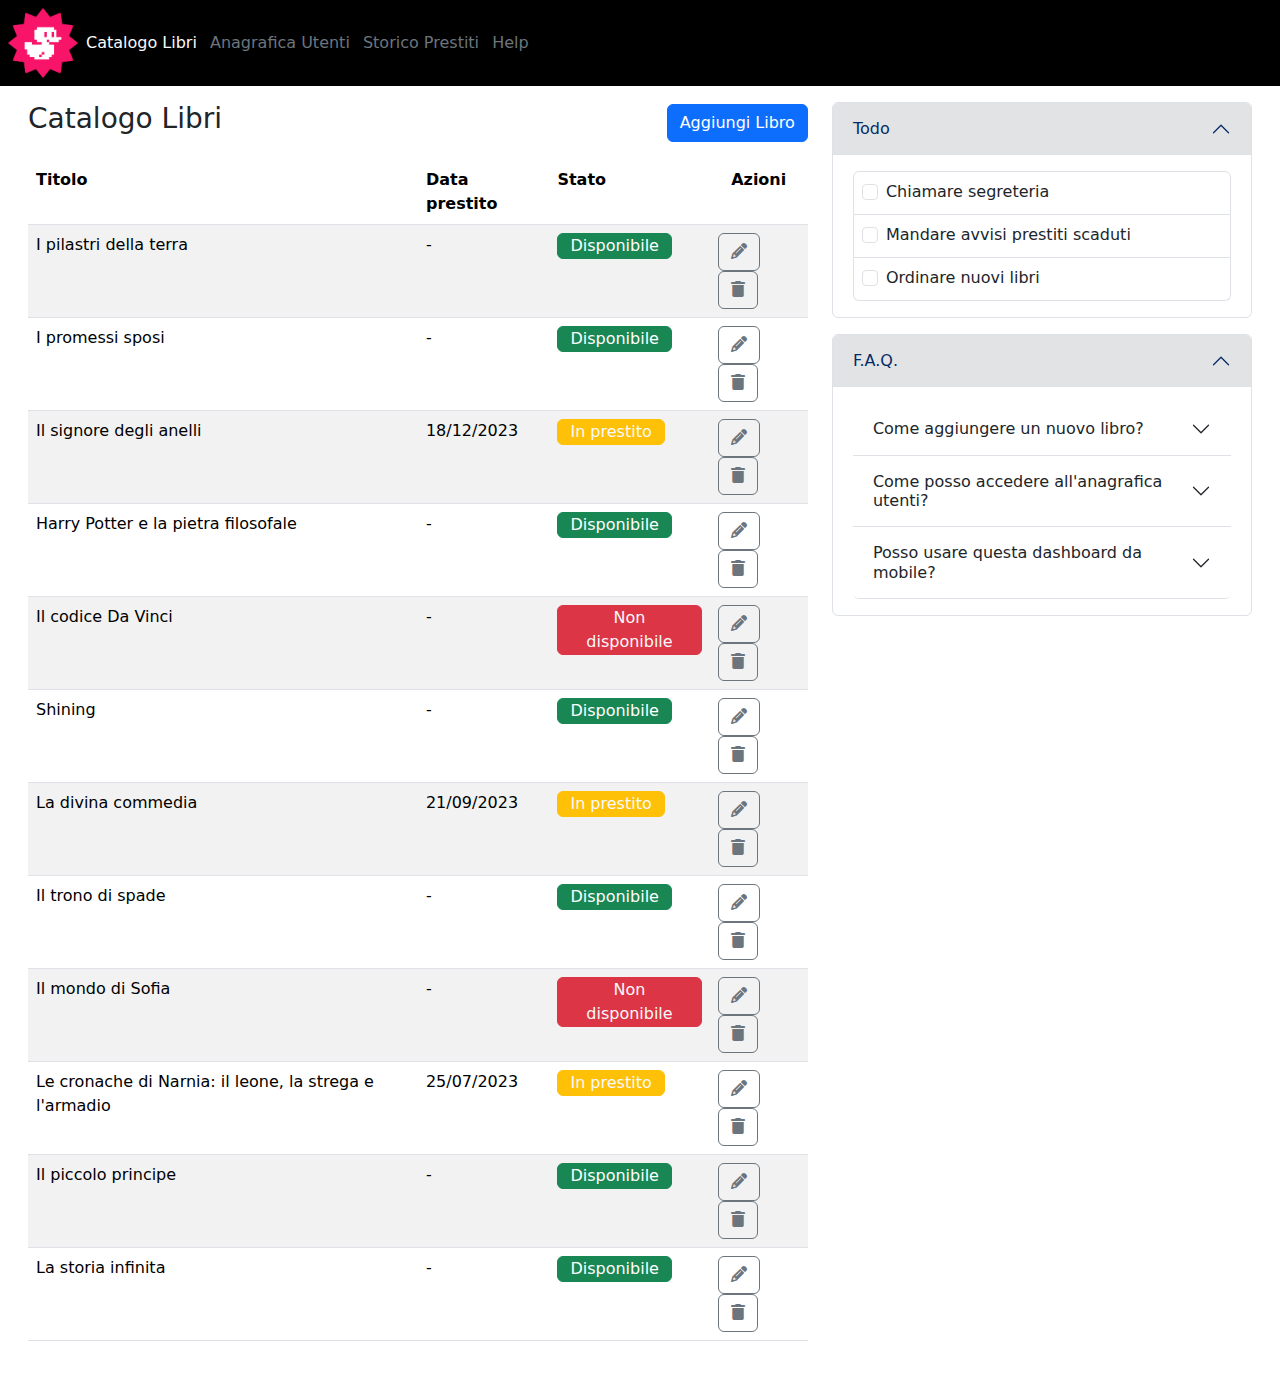
==== index.html @ 06880c17 "fix: complete header list" ====
<!DOCTYPE html>
<html lang="en">
<head>
    <meta charset="UTF-8">
    <meta name="viewport" content="width=device-width, initial-scale=1.0">
    <title>Document</title>

    <!-- Link Bootstrap --> <link href="https://cdn.jsdelivr.net/npm/bootstrap@5.3.3/dist/css/bootstrap.min.css" rel="stylesheet" integrity="sha384-QWTKZyjpPEjISv5WaRU9OFeRpok6YctnYmDr5pNlyT2bRjXh0JMhjY6hW+ALEwIH" crossorigin="anonymous">

    <!-- Link Font Awesome --> <link rel="stylesheet" href="https://cdnjs.cloudflare.com/ajax/libs/font-awesome/6.7.2/css/all.min.css" integrity="sha512-Evv84Mr4kqVGRNSgIGL/F/aIDqQb7xQ2vcrdIwxfjThSH8CSR7PBEakCr51Ck+w+/U6swU2Im1vVX0SVk9ABhg==" crossorigin="anonymous" referrerpolicy="no-referrer" />

    <!-- Link Foglio di stile --> <link rel="stylesheet" href="css/style.css">

</head>
<body>
    <header> <!-- Header --> 
        <div class="w-100 p-2 d-flex justify-content-between">
            <div class="d-flex">
                <img src="img/duck.png" alt="">
                <div class="d-none d-lg-inline flex-row align-self-center">
                    <span><a href="#" class="link-light link-underline-opacity-0 p-1 ps-2">Catalogo Libri</a></span>
                    <span><a href="#" class="link-secondary link-underline-opacity-0 p-1">Anagrafica Utenti</a></span>
                    <span><a href="#" class="link-secondary link-underline-opacity-0 p-1">Storico Prestiti</a></span>
                    <span><a href="#" class="link-secondary link-underline-opacity-0 p-1">Help</a></span>
                </div>
            </div>
            <div class="d-flex">
                <button type="button" class="btn btn-outline-secondary mt-3 mb-3 d-inline d-lg-none"><i class="fa-solid fa-bars"></i></button>
            </div>
        </div>
    </header>
    <main class="d-lg-flex p-3"> <!-- Main --> 
        <div>
            <section class="container"> <!-- Catalogo Libri --> 
                <div class="w-100 pb-3 d-flex justify-content-between align-items-center">
                    <h3>Catalogo Libri</h3>
                    <button class="btn btn-primary" type="submit">Aggiungi Libro</button>
                </div>
                <table class="table table-striped">
                    <tr></tr>
                    <tr>
                        <th>Titolo</th>
                        <th class="d-none d-md-table-cell">Data prestito</th>
                        <th>Stato</th>
                        <th class="text-center">Azioni</th>
                    </tr>
                    <tr>
                        <td>I pilastri della terra</td>
                        <td class="d-none d-md-table-cell">-</td>
                        <td><button type="button" class="btn btn-success pt-0 pb-0">Disponibile</button></td>
                        <td>
                            <button type="button" class="btn btn-outline-secondary"><i class="fa-solid fa-pencil"></i></button>
                            <button type="button" class="btn btn-outline-secondary"><i class="fa-solid fa-trash"></i></button>
                        </td>
                    </tr>
                    <tr>
                        <td>I promessi sposi</td>
                        <td class="d-none d-md-table-cell">-</td>
                        <td><button type="button" class="btn btn-success pt-0 pb-0">Disponibile</button></td>
                        <td>
                            <button type="button" class="btn btn-outline-secondary"><i class="fa-solid fa-pencil"></i></button>
                            <button type="button" class="btn btn-outline-secondary"><i class="fa-solid fa-trash"></i></button>
                        </td>
                    </tr>
                    <tr>
                        <td>Il signore degli anelli</td>
                        <td class="d-none d-md-table-cell">18/12/2023</td>
                        <td><button type="button" class="btn btn-warning text-light pt-0 pb-0">In prestito</button></td>
                        <td>
                            <button type="button" class="btn btn-outline-secondary"><i class="fa-solid fa-pencil"></i></button>
                            <button type="button" class="btn btn-outline-secondary"><i class="fa-solid fa-trash"></i></button>
                        </td>
                    </tr>
                    <tr>
                        <td>Harry Potter e la pietra filosofale</td>
                        <td class="d-none d-md-table-cell">-</td>
                        <td><button type="button" class="btn btn-success pt-0 pb-0">Disponibile</button></td>
                        <td>
                            <button type="button" class="btn btn-outline-secondary"><i class="fa-solid fa-pencil"></i></button>
                            <button type="button" class="btn btn-outline-secondary"><i class="fa-solid fa-trash"></i></button>
                        </td>
                    </tr>
                    <tr>
                        <td>Il codice Da Vinci</td>
                        <td class="d-none d-md-table-cell">-</td>
                        <td><button type="button" class="btn btn-danger text-light pt-0 pb-0">Non disponibile</button></td>
                        <td>
                            <button type="button" class="btn btn-outline-secondary"><i class="fa-solid fa-pencil"></i></button>
                            <button type="button" class="btn btn-outline-secondary"><i class="fa-solid fa-trash"></i></button>
                        </td>
                    </tr>
                    <tr>
                        <td>Shining</td>
                        <td class="d-none d-md-table-cell">-</td>
                        <td><button type="button" class="btn btn-success pt-0 pb-0">Disponibile</button></td>
                        <td>
                            <button type="button" class="btn btn-outline-secondary"><i class="fa-solid fa-pencil"></i></button>
                            <button type="button" class="btn btn-outline-secondary"><i class="fa-solid fa-trash"></i></button>
                        </td>
                    </tr>
                    <tr>
                        <td>La divina commedia</td>
                        <td class="d-none d-md-table-cell">21/09/2023</td>
                        <td><button type="button" class="btn btn-warning text-light pt-0 pb-0">In prestito</button></td>
                        <td>
                            <button type="button" class="btn btn-outline-secondary"><i class="fa-solid fa-pencil"></i></button>
                            <button type="button" class="btn btn-outline-secondary"><i class="fa-solid fa-trash"></i></button>
                        </td>
                    </tr>
                    <tr>
                        <td>Il trono di spade</td>
                        <td class="d-none d-md-table-cell">-</td>
                        <td><button type="button" class="btn btn-success pt-0 pb-0">Disponibile</button></td>
                        <td>
                            <button type="button" class="btn btn-outline-secondary"><i class="fa-solid fa-pencil"></i></button>
                            <button type="button" class="btn btn-outline-secondary"><i class="fa-solid fa-trash"></i></button>
                        </td>
                    </tr>
                    <tr>
                        <td>Il mondo di Sofia</td>
                        <td class="d-none d-md-table-cell">-</td>
                        <td><button type="button" class="btn btn-danger text-light pt-0 pb-0">Non disponibile</button></td>
                        <td>
                            <button type="button" class="btn btn-outline-secondary"><i class="fa-solid fa-pencil"></i></button>
                            <button type="button" class="btn btn-outline-secondary"><i class="fa-solid fa-trash"></i></button>
                        </td>
                    </tr>
                    <tr>
                        <td class="w-50">Le cronache di Narnia: il leone, la strega e l'armadio</td>
                        <td class="d-none d-md-table-cell">25/07/2023</td>
                        <td><button type="button" class="btn btn-warning text-light pt-0 pb-0">In prestito</button></td>
                        <td>
                            <button type="button" class="btn btn-outline-secondary"><i class="fa-solid fa-pencil"></i></button>
                            <button type="button" class="btn btn-outline-secondary"><i class="fa-solid fa-trash"></i></button>
                        </td>
                    </tr>
                    <tr>
                        <td>Il piccolo principe</td>
                        <td class="d-none d-md-table-cell">-</td>
                        <td><button type="button" class="btn btn-success pt-0 pb-0">Disponibile</button></td>
                        <td>
                            <button type="button" class="btn btn-outline-secondary"><i class="fa-solid fa-pencil"></i></button>
                            <button type="button" class="btn btn-outline-secondary"><i class="fa-solid fa-trash"></i></button>
                        </td>
                    </tr>
                    <tr>
                        <td>La storia infinita</td>
                        <td class="d-none d-md-table-cell">-</td>
                        <td><button type="button" class="btn btn-success pt-0 pb-0">Disponibile</button></td>
                        <td>
                            <button type="button" class="btn btn-outline-secondary"><i class="fa-solid fa-pencil"></i></button>
                            <button type="button" class="btn btn-outline-secondary"><i class="fa-solid fa-trash"></i></button>
                        </td>
                    </tr>

                </table>
            </section>
        </div>
        <div>
            <section class="container mb-3"> <!-- Todo --> 
                <div class="accordion" id="accordionExample">
                    <div class="accordion-item">
                        <h2 class="accordion-header">
                            <button class="accordion-button bg-secondary-subtle" type="button" data-bs-toggle="collapse" data-bs-target="#collapseOne" aria-expanded="true" aria-controls="collapseOne">
                            Todo
                            </button>
                        </h2>
                        <div id="collapseOne" class="accordion-collapse collapse show" data-bs-parent="#accordionExample">
                            <div class="accordion-body">
                                <div class="accordion" id="accordionExample">
                                    <div class="accordion-item p-2">
                                        <div class="form-check">
                                            <input class="form-check-input" type="checkbox" value="" id="flexCheckDefault">
                                            <label class="form-check-label" for="flexCheckDefault">
                                                Chiamare segreteria
                                            </label>
                                        </div>
                                    </div>
                                    <div class="accordion-item p-2">
                                        <div class="form-check">
                                            <input class="form-check-input" type="checkbox" value="" id="flexCheckDefault">
                                            <label class="form-check-label" for="flexCheckDefault">
                                                Mandare avvisi prestiti scaduti
                                            </label>
                                        </div>
                                    </div>
                                    <div class="accordion-item p-2">
                                        <div class="form-check">
                                            <input class="form-check-input" type="checkbox" value="" id="flexCheckDefault">
                                            <label class="form-check-label" for="flexCheckDefault">
                                                Ordinare nuovi libri
                                            </label>
                                        </div>
                                    </div>
                                
                            </div>
                        </div>
                    </div>
                </div>
            </section>
            <section class="container"> <!-- FAQ --> 
                <div class="accordion" id="accordionExample">
                    <div class="accordion-item">
                        <h2 class="accordion-header">
                            <button class="accordion-button bg-secondary-subtle" type="button" data-bs-toggle="collapse" data-bs-target="#collapseOne" aria-expanded="true" aria-controls="collapseOne">
                            F.A.Q.
                            </button>
                        </h2>
                        <div id="collapseOne" class="accordion-collapse collapse show" data-bs-parent="#accordionExample">
                            <div class="accordion-body">
                                <div class="accordion" id="accordionExample">
                                    <div class="accordion-item border-top-0 border-end-0 border-start-0">
                                        <h2 class="accordion-header">
                                            <button class="accordion-button collapsed" type="button" data-bs-toggle="collapse" data-bs-target="#collapseTwo" aria-expanded="false" aria-controls="collapseTwo">
                                            Come aggiungere un nuovo libro?
                                            </button>
                                        </h2>
                                    </div>
                                    <div class="accordion-item border-top-0 border-end-0 border-start-0">
                                        <h2 class="accordion-header">
                                            <button class="accordion-button collapsed" type="button" data-bs-toggle="collapse" data-bs-target="#collapseTwo" aria-expanded="false" aria-controls="collapseTwo">
                                            Come posso accedere all'anagrafica utenti?
                                            </button>
                                        </h2>
                                    </div>
                                    <div class="accordion-item border-top-0 border-end-0 border-start-0">
                                        <h2 class="accordion-header">
                                            <button class="accordion-button collapsed" type="button" data-bs-toggle="collapse" data-bs-target="#collapseTwo" aria-expanded="false" aria-controls="collapseTwo">
                                            Posso usare questa dashboard da mobile?
                                            </button>
                                        </h2>
                                    </div>
                                
                            </div>
                        </div>
                    </div>
                </div>
            </section>
        </div>
    </main>
</body>
</html>
---- css/style.css ----
* {
    margin: 0;
    padding: 0;
    box-sizing: border-box;
}

/* Header */
header{
    background-color: black;
}

img {
    width: 70px;
}
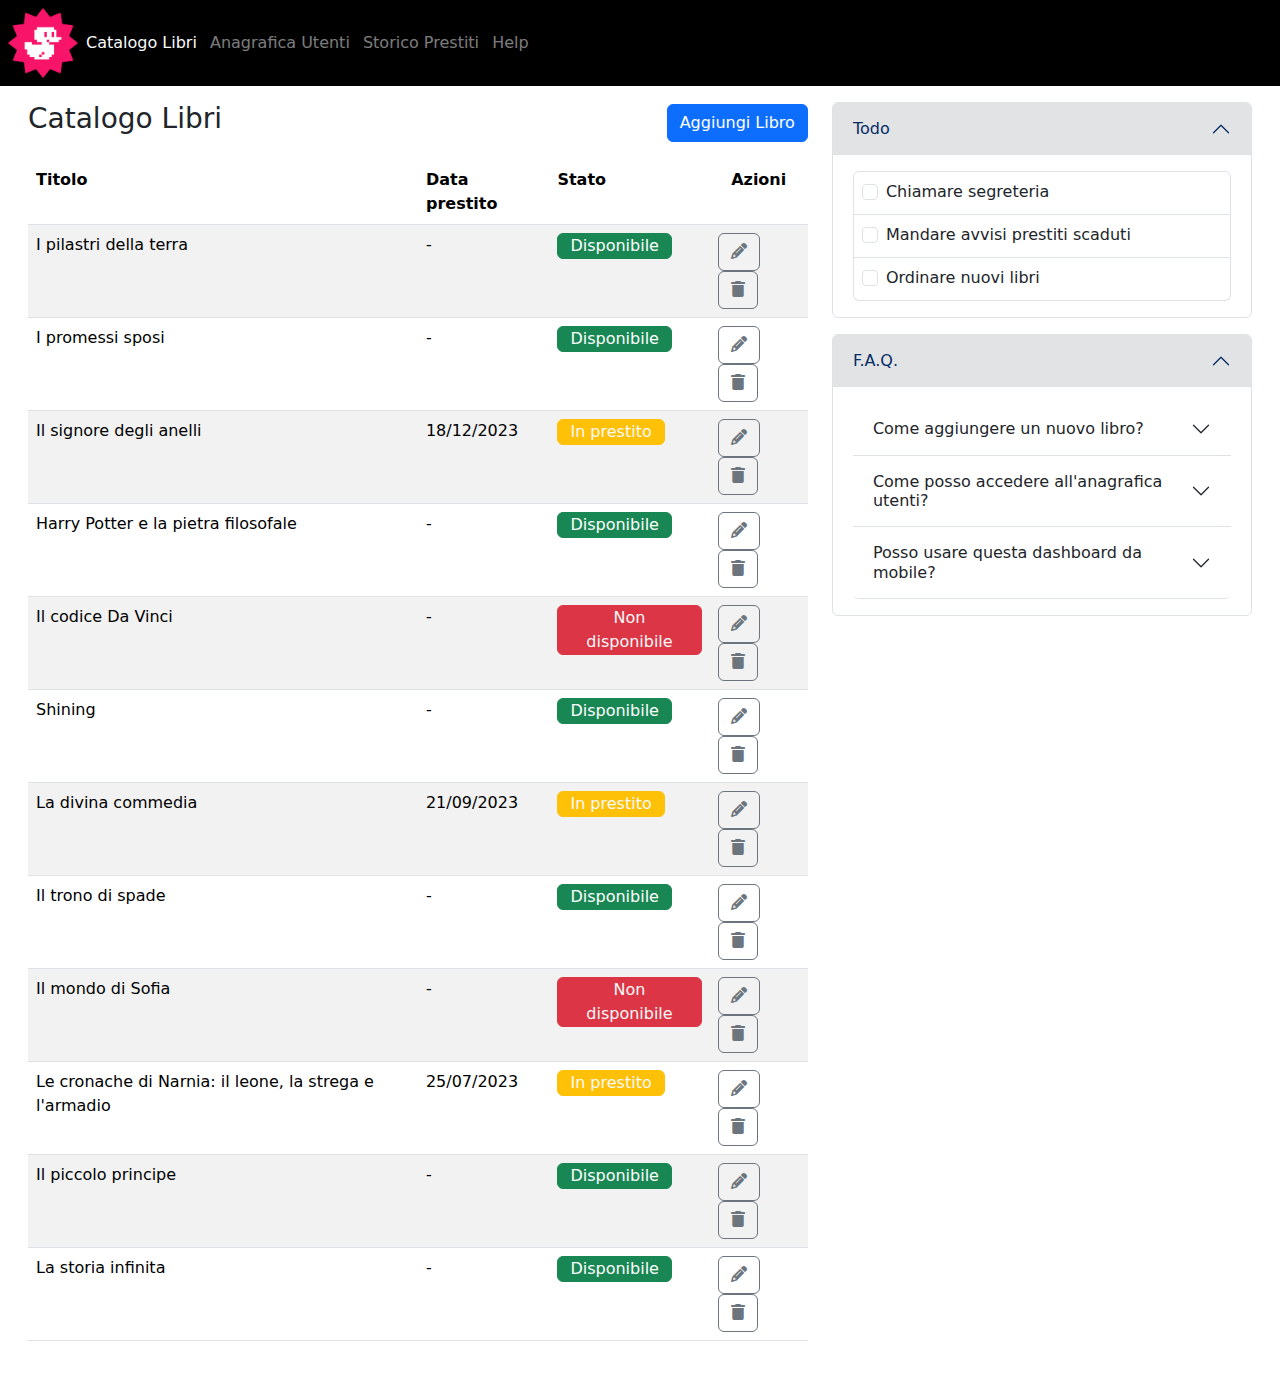
==== commit 4ad5a60e: "fix: header list hover" ====
--- a/index.html
+++ b/index.html
@@ -19,9 +19,9 @@
                 <img src="img/duck.png" alt="">
                 <div class="d-none d-lg-inline flex-row align-self-center">
                     <span><a href="#" class="link-light link-underline-opacity-0 p-1 ps-2">Catalogo Libri</a></span>
-                    <span><a href="#" class="link-secondary link-underline-opacity-0 p-1">Anagrafica Utenti</a></span>
-                    <span><a href="#" class="link-secondary link-underline-opacity-0 p-1">Storico Prestiti</a></span>
-                    <span><a href="#" class="link-secondary link-underline-opacity-0 p-1">Help</a></span>
+                    <span><a href="#" class="link-light link-opacity-50 link-underline-opacity-0 p-1 link-opacity-100-hover">Anagrafica Utenti</a></span>
+                    <span><a href="#" class="link-light link-opacity-50 link-underline-opacity-0 p-1 link-opacity-100-hover">Storico Prestiti</a></span>
+                    <span><a href="#" class="link-light link-opacity-50 link-underline-opacity-0 p-1 link-opacity-100-hover">Help</a></span>
                 </div>
             </div>
             <div class="d-flex">
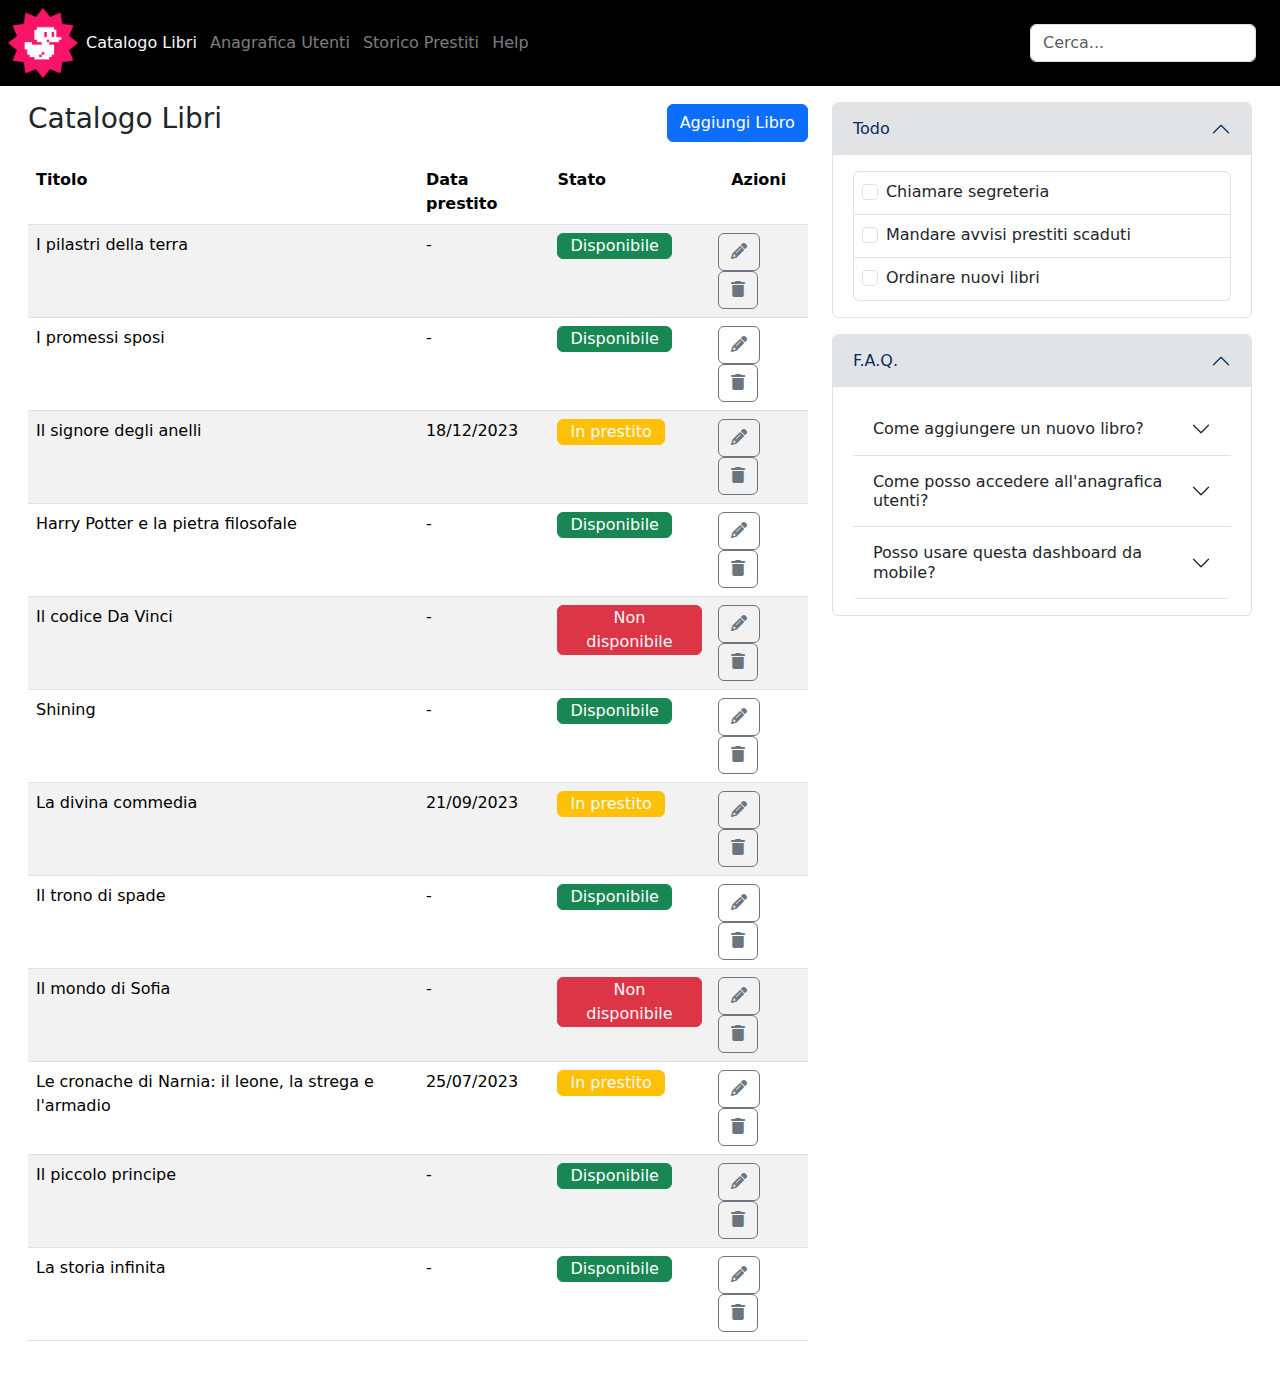
==== commit 28410868: "feat: add cerca form" ====
--- a/index.html
+++ b/index.html
@@ -26,6 +26,8 @@
             </div>
             <div class="d-flex">
                 <button type="button" class="btn btn-outline-secondary mt-3 mb-3 d-inline d-lg-none"><i class="fa-solid fa-bars"></i></button>
+                <input class="form-control d-none d-lg-inline m-3" type="text" placeholder="Cerca..." aria-label="default input example">
+
             </div>
         </div>
     </header>
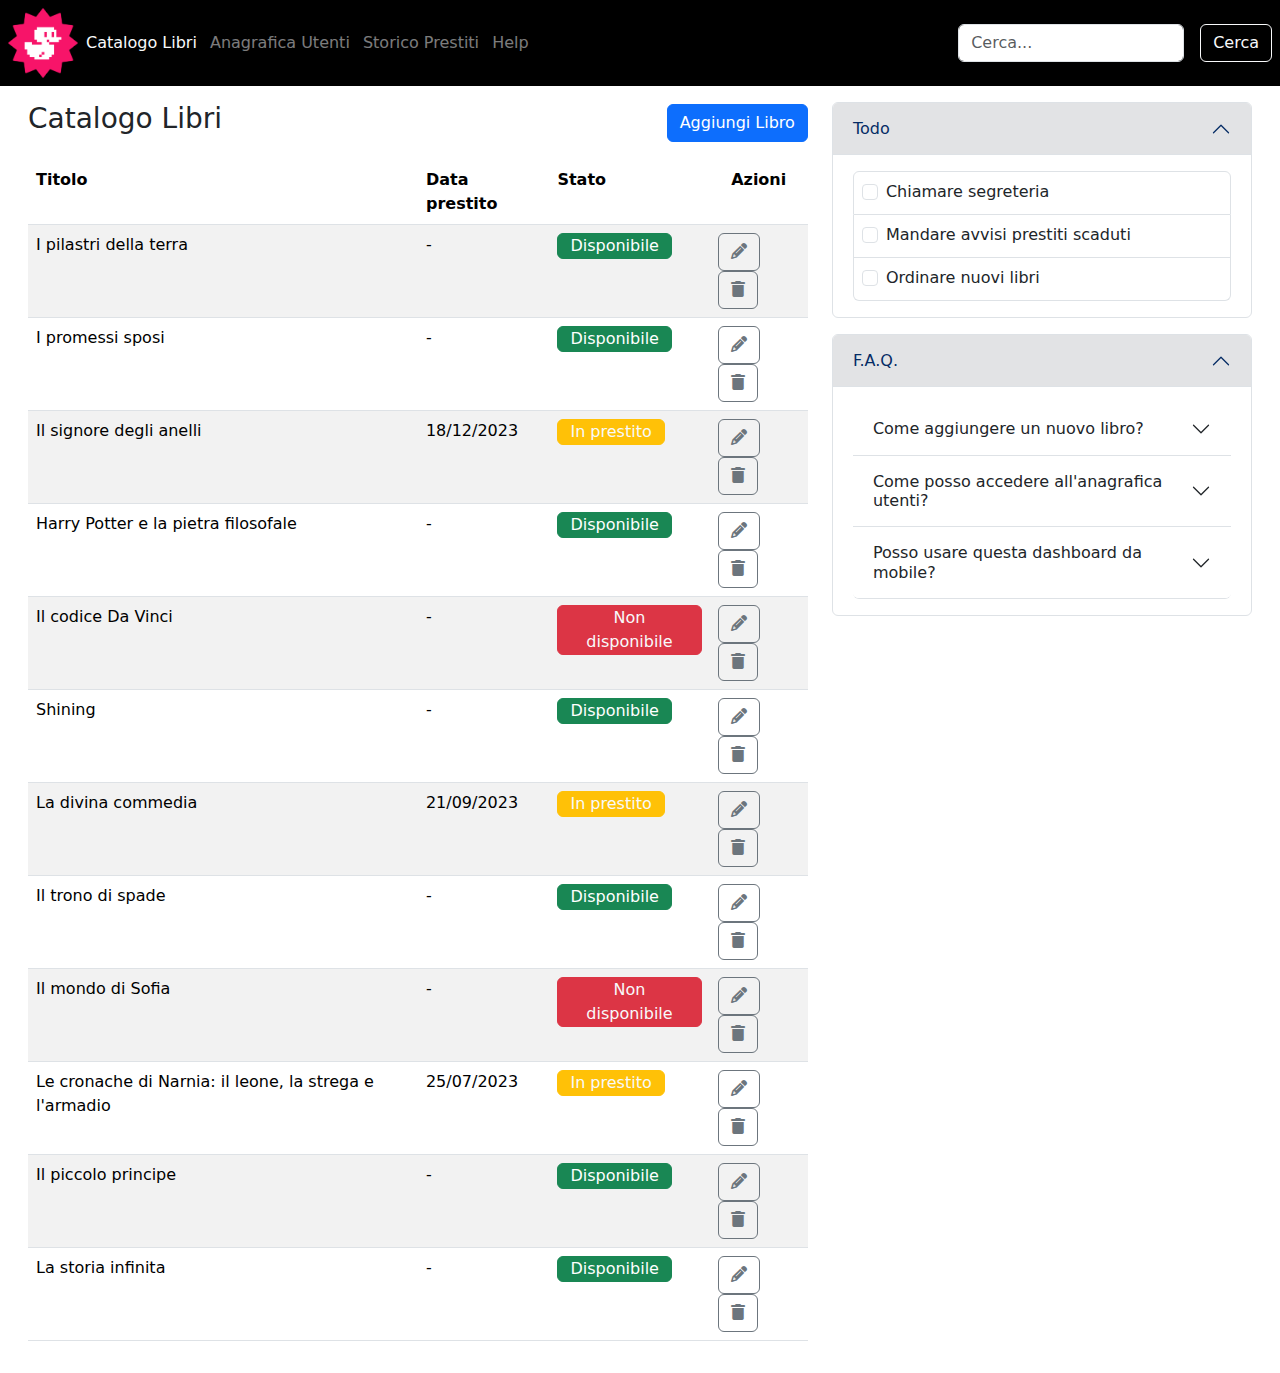
==== commit c3d8f7e1: "feat: add cerca button" ====
--- a/index.html
+++ b/index.html
@@ -27,7 +27,7 @@
             <div class="d-flex">
                 <button type="button" class="btn btn-outline-secondary mt-3 mb-3 d-inline d-lg-none"><i class="fa-solid fa-bars"></i></button>
                 <input class="form-control d-none d-lg-inline m-3" type="text" placeholder="Cerca..." aria-label="default input example">
-
+                <button type="button" class="btn btn-outline-light mt-3 mb-3 d-none d-lg-inline"><span>Cerca</span></button>
             </div>
         </div>
     </header>
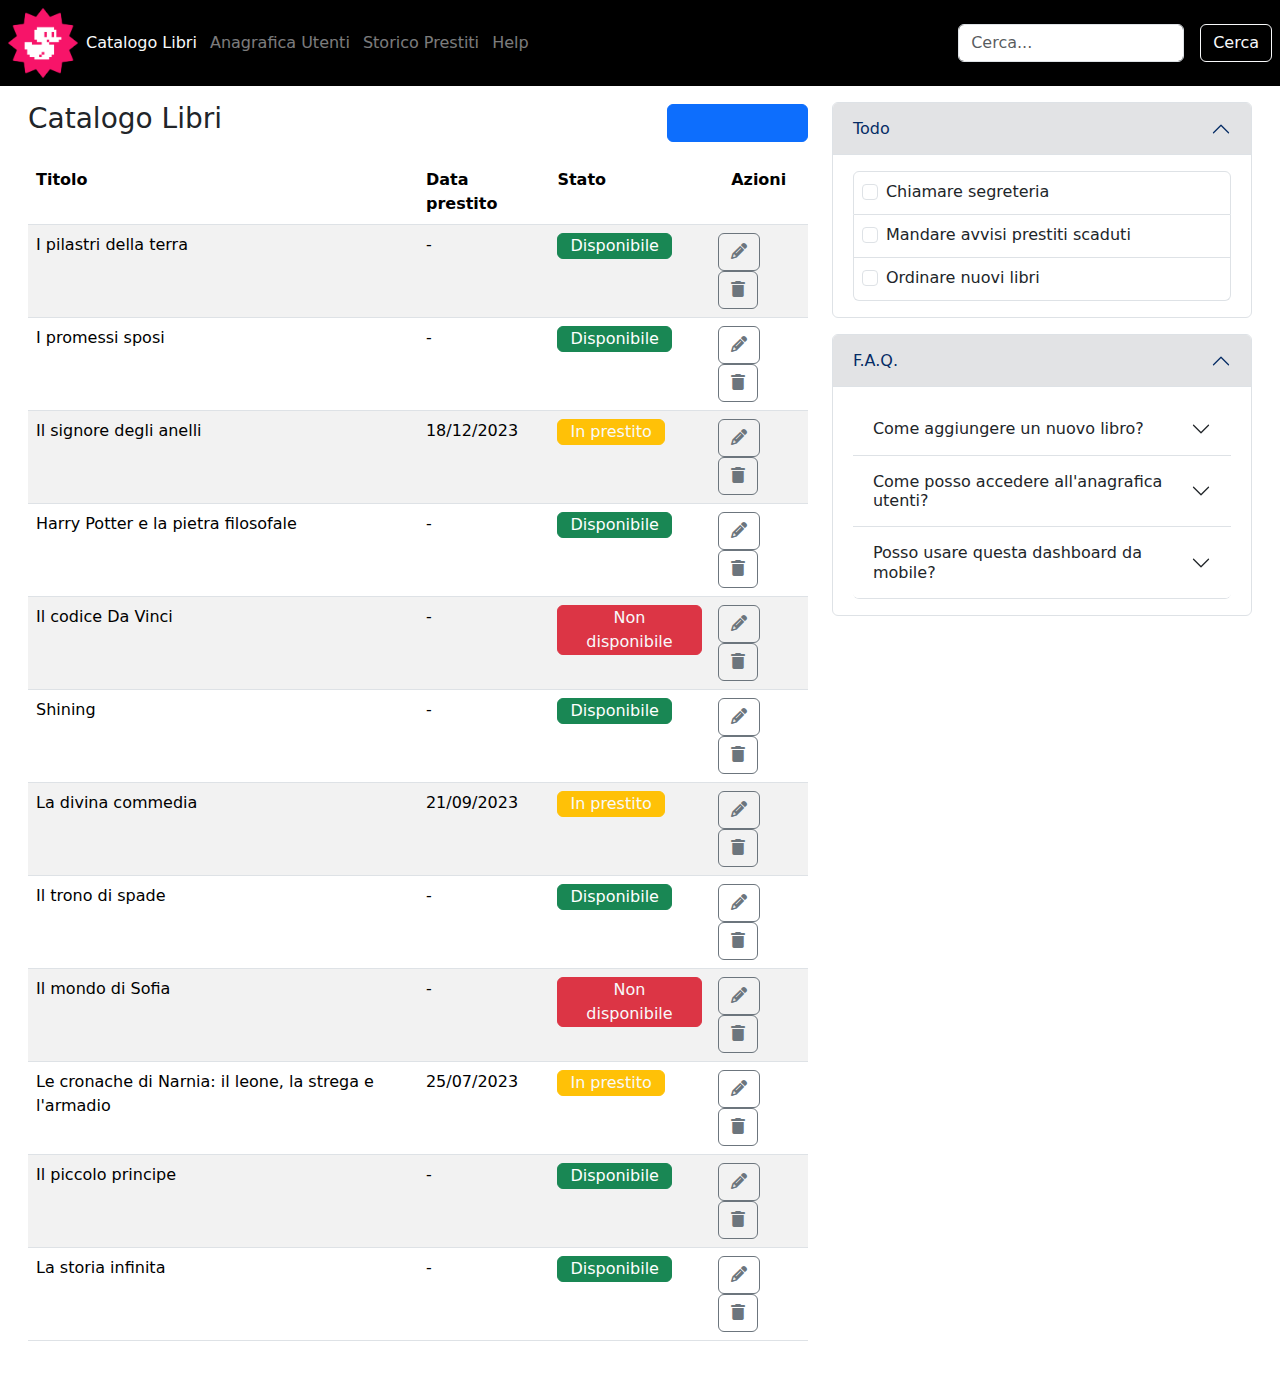
==== commit c19e0cb6: "fix" ====
--- a/index.html
+++ b/index.html
@@ -31,12 +31,12 @@
             </div>
         </div>
     </header>
-    <main class="d-lg-flex p-3"> <!-- Main --> 
+    <main class="d-lg-flex p-3 justify-content-center"> <!-- Main --> 
         <div>
             <section class="container"> <!-- Catalogo Libri --> 
                 <div class="w-100 pb-3 d-flex justify-content-between align-items-center">
                     <h3>Catalogo Libri</h3>
-                    <button class="btn btn-primary" type="submit">Aggiungi Libro</button>
+                    <button class="btn btn-primary" type="submit"><a href="newbook.html">Aggiungi Libro</a></button>
                 </div>
                 <table class="table table-striped">
                     <tr></tr>
--- a/css/style.css
+++ b/css/style.css
@@ -4,7 +4,6 @@
     box-sizing: border-box;
 }
 
-/* Header */
 header{
     background-color: black;
 }
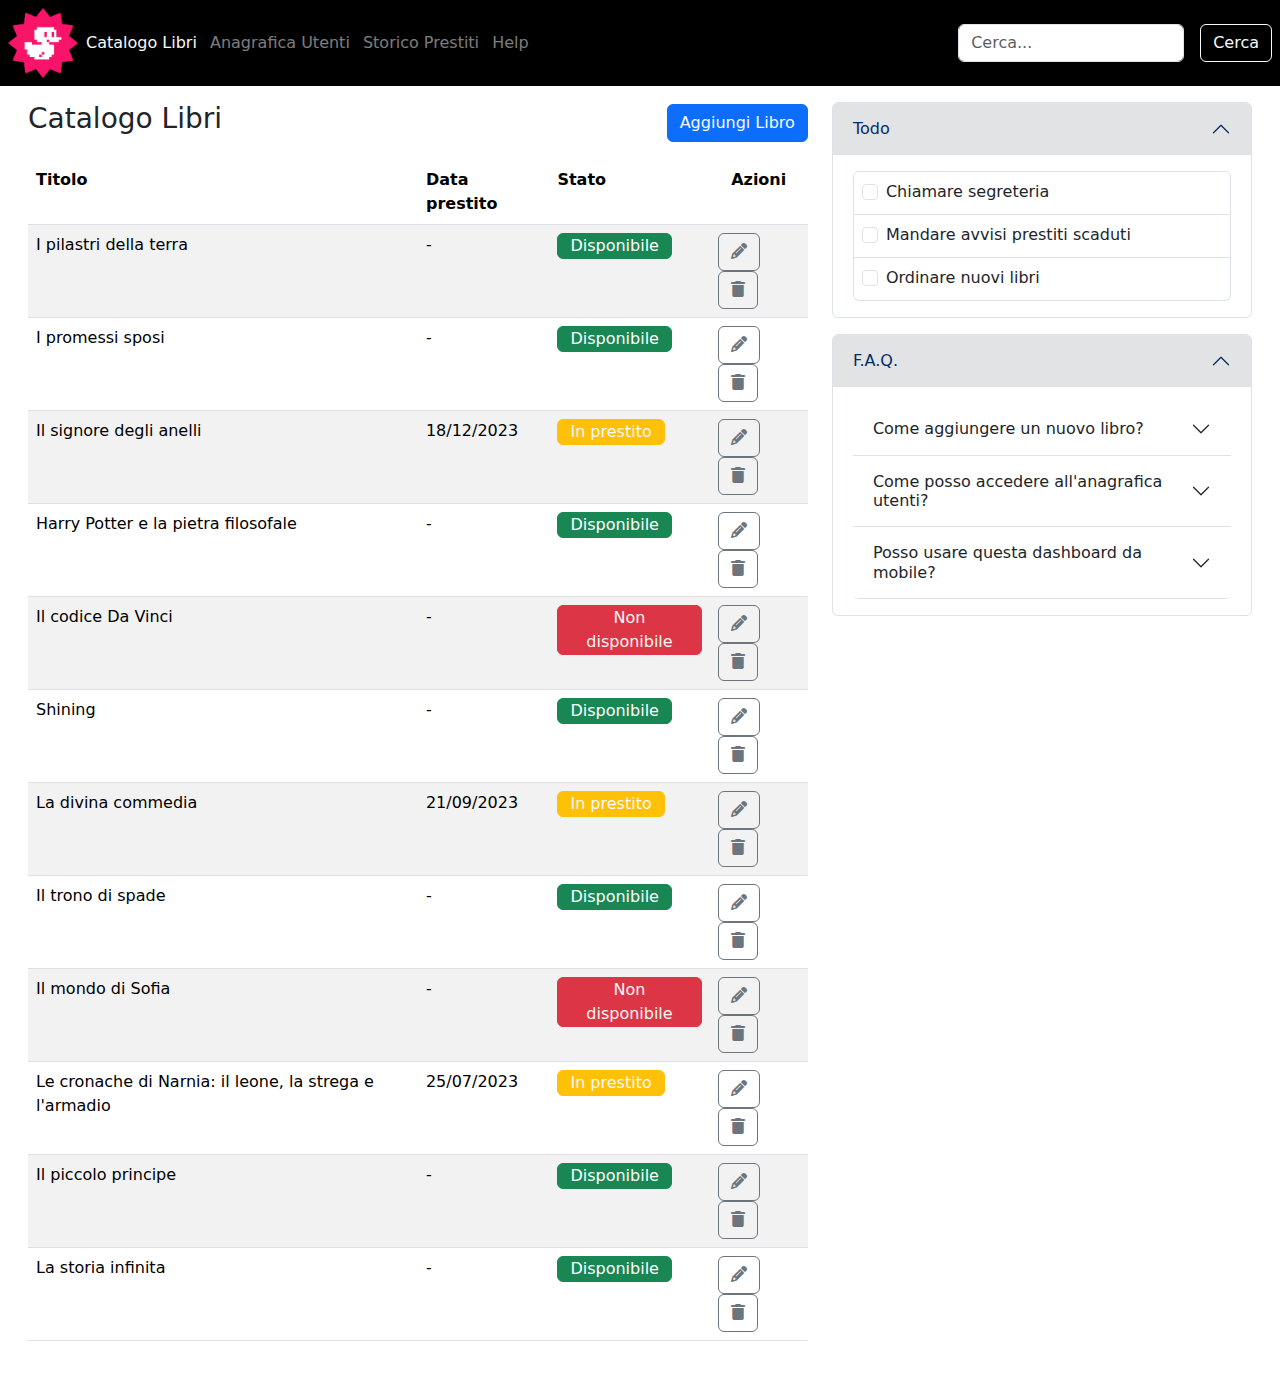
==== commit 4c35e133: "feat: add link button" ====
--- a/index.html
+++ b/index.html
@@ -36,7 +36,7 @@
             <section class="container"> <!-- Catalogo Libri --> 
                 <div class="w-100 pb-3 d-flex justify-content-between align-items-center">
                     <h3>Catalogo Libri</h3>
-                    <button class="btn btn-primary" type="submit"><a href="newbook.html">Aggiungi Libro</a></button>
+                    <button class="btn btn-primary" type="submit"><a href="newbook.html" class="link-light link-underline-opacity-0">Aggiungi Libro</a></button>
                 </div>
                 <table class="table table-striped">
                     <tr></tr>
